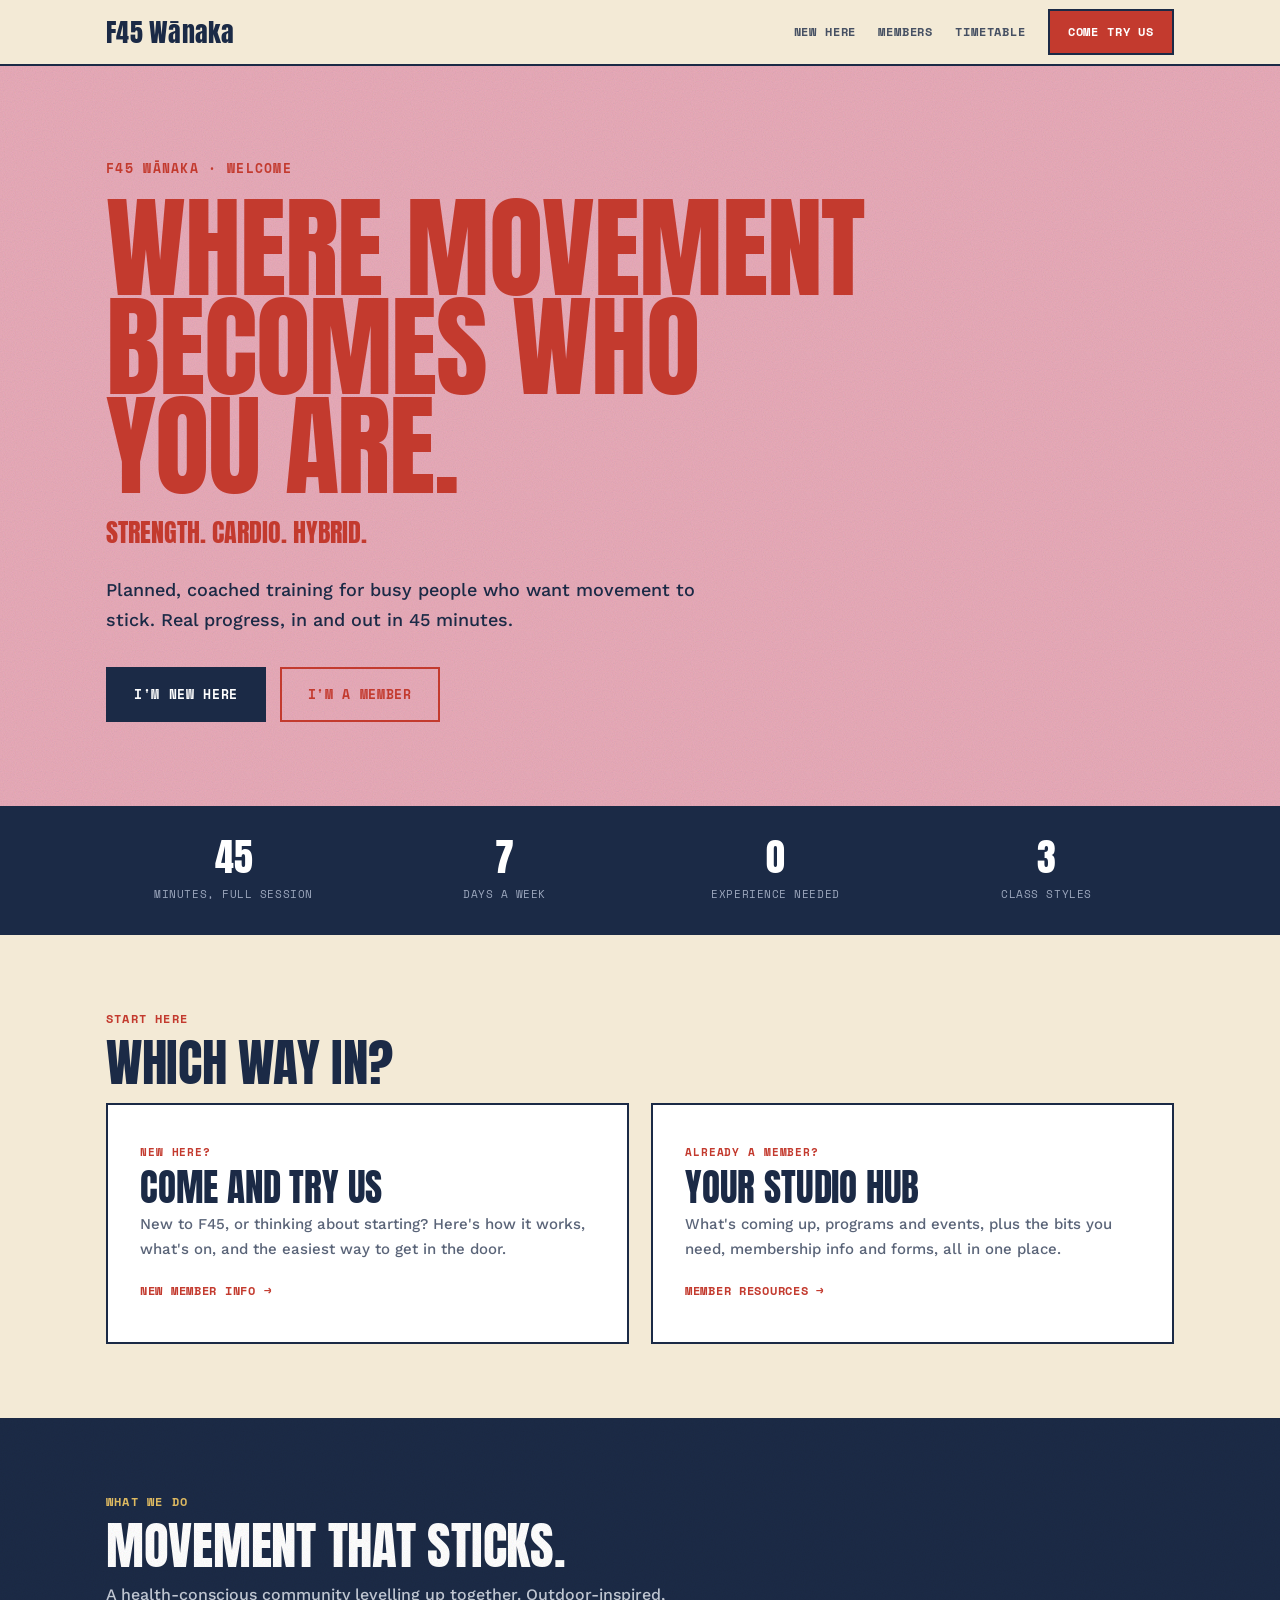
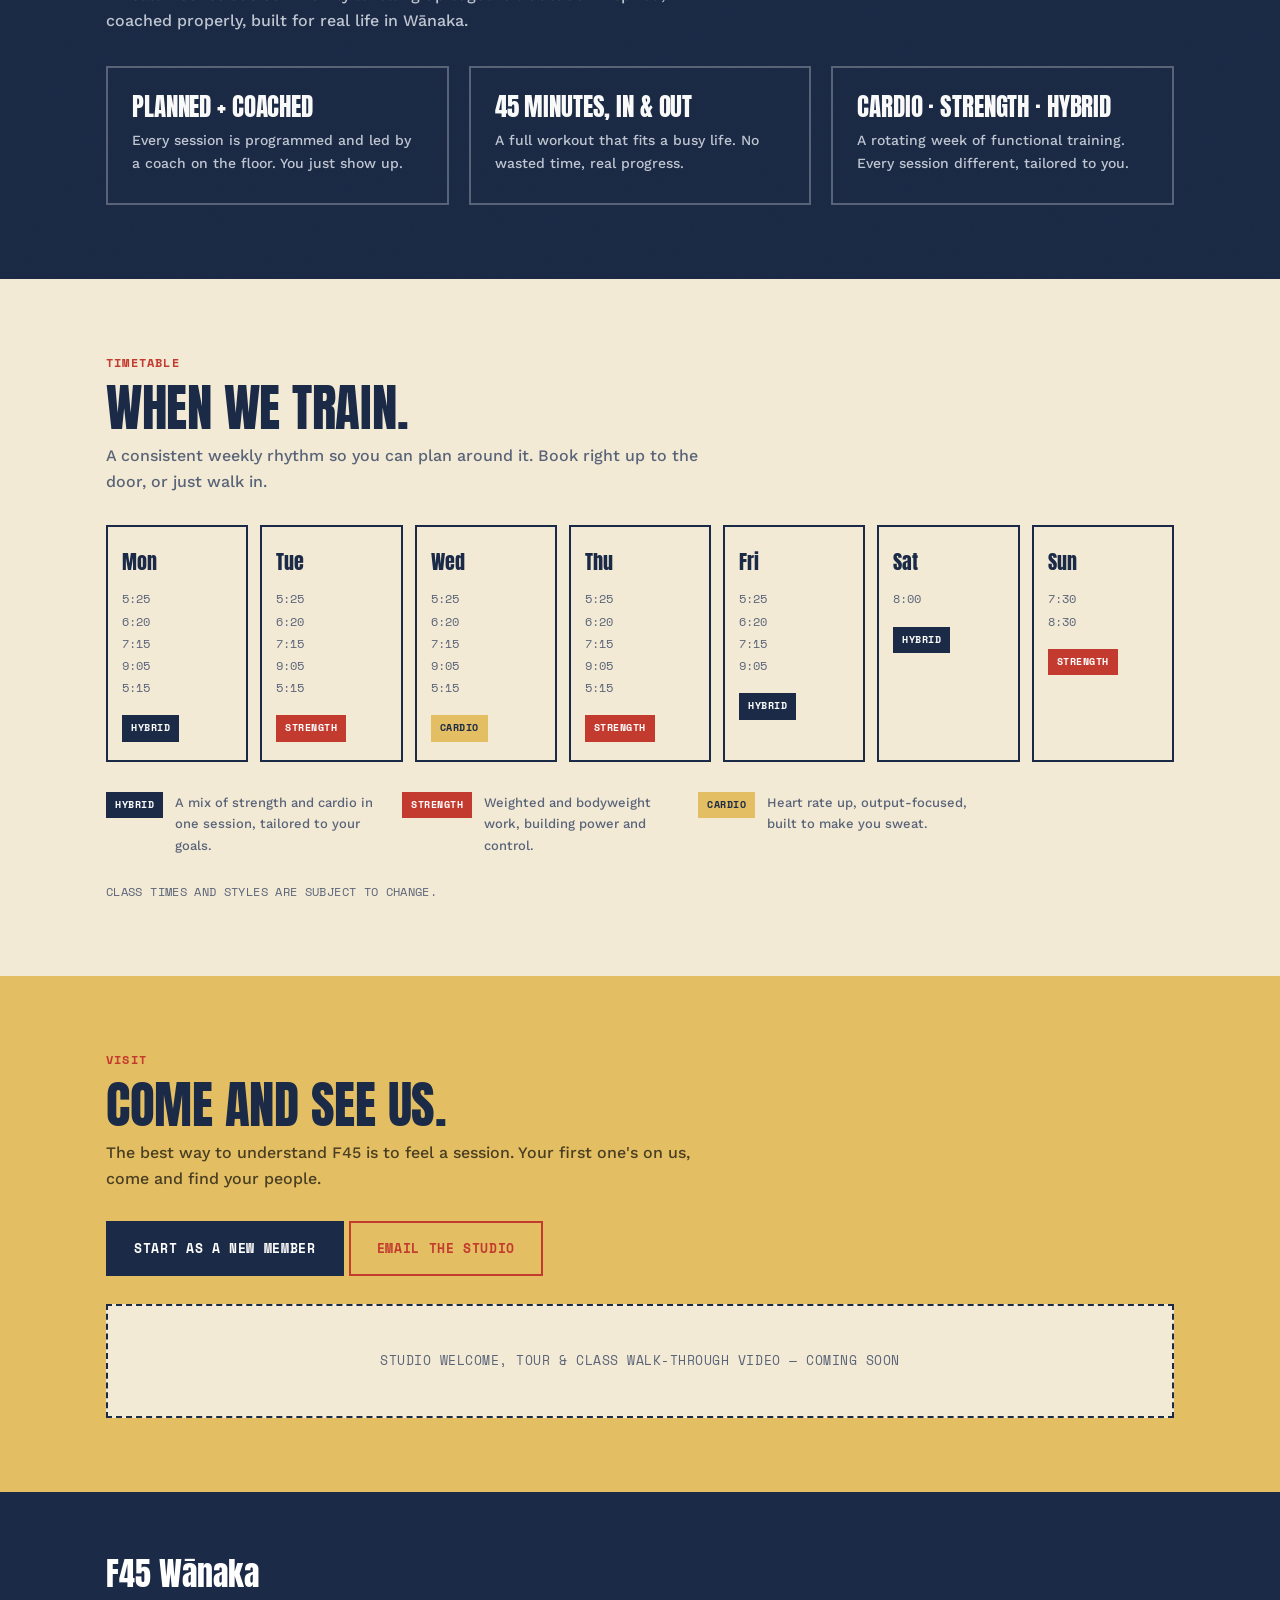
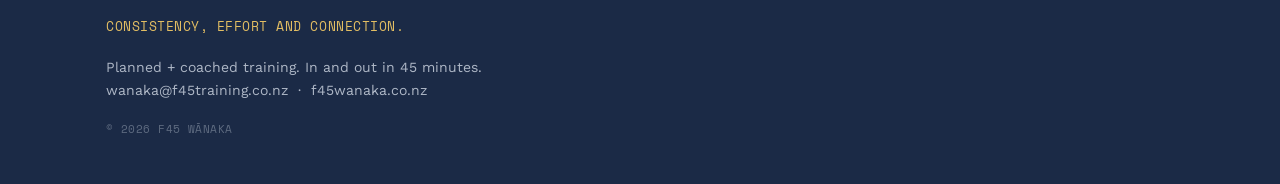
==== index.html @ 19bdba73 "Add files via upload" ====
<!DOCTYPE html><html lang="en"><head>
<meta charset="utf-8"><meta name="viewport" content="width=device-width, initial-scale=1">
<title>F45 Wānaka — Planned, coached training in Wānaka</title><meta name="description" content="F45 Wānaka. Planned, coached classes for busy people who want movement to stick. Cardio, strength and hybrid, in and out in 45 minutes.">
<link rel="preconnect" href="https://fonts.googleapis.com"><link rel="preconnect" href="https://fonts.gstatic.com" crossorigin>
<link href="https://fonts.googleapis.com/css2?family=Anton&family=Space+Mono:wght@400;700&family=Work+Sans:wght@400;500;600;700&display=swap" rel="stylesheet">
<link rel="stylesheet" href="/site.css">
</head><body><div class="nav"><div class="wrap">
<a href="/" class="brand">F45 Wānaka</a>
<div class="navlinks"><a href="/new/">New here</a><a href="/members/">Members</a><a class="hidesm" href="/#timetable">Timetable</a><a class="nav-cta" href="/new/">Come try us</a></div>
</div></div>
<div class="hero pink grain"><div class="wrap">
  <div class="eyebrow">F45 Wānaka · Welcome</div>
  <h1>Where movement<br>becomes who<br>you are.</h1>
  <div class="subline">Strength. Cardio. Hybrid.</div>
  <p class="lede">Planned, coached training for busy people who want movement to stick. Real progress, in and out in 45 minutes.</p>
  <div class="cta"><a href="/new/" class="btn navy">I'm new here</a><a href="/members/" class="btn outline">I'm a member</a></div>
</div></div>

<div class="statbar"><div class="wrap">
  <div class="stat"><div class="n">45</div><div class="l">Minutes, full session</div></div>
  <div class="stat"><div class="n">7</div><div class="l">Days a week</div></div>
  <div class="stat"><div class="n">0</div><div class="l">Experience needed</div></div>
  <div class="stat"><div class="n">3</div><div class="l">Class styles</div></div>
</div></div>

<section class="cream"><div class="wrap">
  <div class="kick">Start here</div>
  <h2 class="sh">Which way in?</h2>
  <div class="paths">
    <a href="/new/" class="path">
      <div class="pk">New here?</div>
      <h3>Come and try us</h3>
      <p>New to F45, or thinking about starting? Here's how it works, what's on, and the easiest way to get in the door.</p>
      <span class="go">New member info</span>
    </a>
    <a href="/members/" class="path">
      <div class="pk">Already a member?</div>
      <h3>Your studio hub</h3>
      <p>What's coming up, programs and events, plus the bits you need, membership info and forms, all in one place.</p>
      <span class="go">Member resources</span>
    </a>
  </div>
</div></section>

<section class="navy grain"><div class="wrap">
  <div class="kick">What we do</div>
  <h2 class="sh">Movement that sticks.</h2>
  <p class="lead">A health-conscious community levelling up together. Outdoor-inspired, coached properly, built for real life in Wānaka.</p>
  <div class="feats">
    <div class="feat"><h4>Planned + coached</h4><p>Every session is programmed and led by a coach on the floor. You just show up.</p></div>
    <div class="feat"><h4>45 minutes, in &amp; out</h4><p>A full workout that fits a busy life. No wasted time, real progress.</p></div>
    <div class="feat"><h4>Cardio · Strength · Hybrid</h4><p>A rotating week of functional training. Every session different, tailored to you.</p></div>
  </div>
</div></section>

<section class="cream" id="timetable"><div class="wrap">
  <div class="kick">Timetable</div>
  <h2 class="sh">When we train.</h2>
  <p class="lead">A consistent weekly rhythm so you can plan around it. Book right up to the door, or just walk in.</p>
  <div class="ttgrid"><div class="ttc"><div class="day">Mon</div><div class="times">5:25<br>6:20<br>7:15<br>9:05<br>5:15<br></div><span class="tag h">Hybrid</span></div><div class="ttc"><div class="day">Tue</div><div class="times">5:25<br>6:20<br>7:15<br>9:05<br>5:15<br></div><span class="tag s">Strength</span></div><div class="ttc"><div class="day">Wed</div><div class="times">5:25<br>6:20<br>7:15<br>9:05<br>5:15<br></div><span class="tag c">Cardio</span></div><div class="ttc"><div class="day">Thu</div><div class="times">5:25<br>6:20<br>7:15<br>9:05<br>5:15<br></div><span class="tag s">Strength</span></div><div class="ttc"><div class="day">Fri</div><div class="times">5:25<br>6:20<br>7:15<br>9:05<br></div><span class="tag h">Hybrid</span></div><div class="ttc"><div class="day">Sat</div><div class="times">8:00<br></div><span class="tag h">Hybrid</span></div><div class="ttc"><div class="day">Sun</div><div class="times">7:30<br>8:30<br></div><span class="tag s">Strength</span></div></div><div class="legend">
<div class="li"><span class="tag h">Hybrid</span><p>A mix of strength and cardio in one session, tailored to your goals.</p></div>
<div class="li"><span class="tag s">Strength</span><p>Weighted and bodyweight work, building power and control.</p></div>
<div class="li"><span class="tag c">Cardio</span><p>Heart rate up, output-focused, built to make you sweat.</p></div>
</div>
<div class="fine">Class times and styles are subject to change.</div>
</div></section>

<section class="mustard" id="visit"><div class="wrap">
  <div class="kick">Visit</div>
  <h2 class="sh">Come and see us.</h2>
  <p class="lead">The best way to understand F45 is to feel a session. Your first one's on us, come and find your people.</p>
  <div class="cta" style="margin-top:28px;"><a href="/new/" class="btn navy">Start as a new member</a> <a href="mailto:wanaka@f45training.co.nz" class="btn outline">Email the studio</a></div>
  <div class="placeholder" style="border-color:var(--navy);">Studio welcome, tour &amp; class walk-through video — coming soon</div>
</div></section>
<div class="foot"><div class="wrap">
<div class="fbrand">F45 Wānaka</div>
<div class="vals">Consistency, effort and connection.</div>
<div>Planned + coached training. In and out in 45 minutes.<br>
<a href="mailto:wanaka@f45training.co.nz">wanaka@f45training.co.nz</a> &nbsp;·&nbsp; <a href="/">f45wanaka.co.nz</a></div>
<div class="fmuted">© 2026 F45 Wānaka</div>
</div></div></body></html>
---- site.css ----
:root{--mustard:#E3BE63;--mustard-deep:#C9A54A;--navy:#1B2A46;--navy-deep:#121D33;--pink:#E8ABB9;--red:#C33A2E;--cream:#F3EAD6;--ink:#1B2A46;--ink-soft:#5A6478;--line:rgba(27,42,70,0.15);}
*{margin:0;padding:0;box-sizing:border-box;}
html{scroll-behavior:smooth;}
body{font-family:'Work Sans',system-ui,Arial,sans-serif;color:var(--ink);background:var(--cream);line-height:1.65;-webkit-font-smoothing:antialiased;}
.wrap{max-width:1120px;margin:0 auto;padding:0 26px;}
a{color:inherit;text-decoration:none;}
h1,h2,h3,h4{font-family:'Anton',Impact,sans-serif;font-weight:400;text-transform:uppercase;line-height:.9;letter-spacing:-0.005em;}
.grain:before{content:"";position:absolute;inset:0;z-index:1;pointer-events:none;mix-blend-mode:multiply;opacity:.5;background-image:url("data:image/svg+xml;utf8,<svg xmlns='http://www.w3.org/2000/svg' width='140' height='140'><filter id='n'><feTurbulence type='fractalNoise' baseFrequency='0.9' numOctaves='2' stitchTiles='stitch'/></filter><rect width='100%25' height='100%25' filter='url(%23n)' opacity='0.35'/></svg>");}
.nav{position:sticky;top:0;z-index:60;background:rgba(243,234,214,0.94);backdrop-filter:blur(8px);border-bottom:2px solid var(--navy);}
.nav .wrap{display:flex;align-items:center;justify-content:space-between;height:64px;}
.brand{font-family:'Anton',Impact,sans-serif;font-size:26px;color:var(--navy);letter-spacing:.01em;}
.navlinks{display:flex;align-items:center;}
.navlinks a{font-family:'Space Mono',monospace;font-weight:700;font-size:12px;text-transform:uppercase;letter-spacing:.07em;margin-left:22px;color:var(--navy);opacity:.8;}
.navlinks a:hover{opacity:1;color:var(--red);}
.nav-cta{background:var(--red);color:#fff !important;padding:11px 18px;font-family:'Space Mono',monospace;font-weight:700;font-size:12px;text-transform:uppercase;letter-spacing:.05em;border:2px solid var(--navy);opacity:1 !important;}
.nav-cta:hover{background:#a92e23;color:#fff !important;}
@media(max-width:640px){.navlinks a{margin-left:13px;font-size:10.5px;}.navlinks .hidesm{display:none;}}
.btn{display:inline-block;font-family:'Space Mono',monospace;font-weight:700;text-transform:uppercase;letter-spacing:.05em;font-size:13px;padding:15px 26px;background:var(--red);color:#fff;border:2px solid var(--navy);transition:.15s;}
.btn:hover{background:#a92e23;color:#fff;}
.btn.outline{background:transparent;color:var(--red);border-color:var(--red);}
.btn.outline:hover{background:var(--red);color:#fff;border-color:var(--navy);}
.btn.navy{background:var(--navy);border-color:var(--navy);}
.btn.navy:hover{background:var(--navy-deep);}
.btn.cream{background:var(--cream);color:var(--navy);border-color:var(--cream);}
.btn.cream:hover{background:#fff;color:var(--navy);}
.hero{position:relative;overflow:hidden;padding:92px 0 84px;border-bottom:2px solid var(--navy);}
.hero.pink{background:var(--pink);color:var(--red);}
.hero.navy{background:var(--navy);color:var(--cream);}
.hero .wrap{position:relative;z-index:2;}
.hero .eyebrow{font-family:'Space Mono',monospace;font-weight:700;font-size:13px;text-transform:uppercase;letter-spacing:.1em;margin-bottom:20px;}
.hero.navy .eyebrow{color:var(--mustard);}
.hero h1{font-family:'Anton',Impact,sans-serif;font-size:clamp(3.4rem,13vw,7rem);line-height:.88;letter-spacing:-0.01em;}
.hero.navy h1{color:#fff;}
.hero .subline{font-family:'Anton',Impact,sans-serif;font-size:clamp(1.05rem,2.6vw,1.6rem);text-transform:uppercase;margin-top:16px;}
.hero p.lede{font-family:'Work Sans',sans-serif;font-size:clamp(15px,2vw,18px);max-width:600px;margin-top:22px;font-weight:500;}
.hero.pink p.lede{color:var(--navy);}
.hero.navy p.lede{color:#D8DDE6;}
.hero .cta{margin-top:32px;display:flex;gap:14px;flex-wrap:wrap;position:relative;z-index:2;}
.statbar{background:var(--navy);color:#fff;border-bottom:2px solid var(--navy);}
.statbar .wrap{display:flex;flex-wrap:wrap;gap:16px;padding:30px 26px;justify-content:space-between;text-align:center;}
.stat{flex:1 1 130px;}
.stat .n{font-family:'Anton',Impact,sans-serif;font-size:2.4rem;line-height:1;color:#fff;}
.stat .l{font-family:'Space Mono',monospace;font-size:11px;text-transform:uppercase;letter-spacing:.05em;color:#9BA6BC;margin-top:8px;}
section{padding:74px 0;position:relative;}
section.cream{background:var(--cream);}
section.white{background:#fff;}
section.navy{background:var(--navy);color:var(--cream);}
section.mustard{background:var(--mustard);color:var(--navy);}
.kick{font-family:'Space Mono',monospace;color:var(--red);font-size:12px;letter-spacing:.1em;text-transform:uppercase;font-weight:700;margin-bottom:12px;}
section.navy .kick{color:var(--mustard);}
section.mustard .kick{color:var(--red);}
.sh{font-family:'Anton',Impact,sans-serif;font-size:clamp(2rem,5vw,3.2rem);color:var(--navy);}
section.navy .sh{color:#fff;}
.lead{font-family:'Work Sans',sans-serif;color:var(--ink-soft);max-width:620px;margin-top:12px;font-weight:500;}
section.navy .lead{color:#C3CAD6;}
section.mustard .lead{color:#4a3f22;}
.paths{display:grid;grid-template-columns:1fr 1fr;gap:22px;margin-top:16px;}
.path{background:#fff;border:2px solid var(--navy);padding:38px 32px;transition:.15s;display:block;}
.path:hover{background:var(--cream);transform:translate(-3px,-3px);box-shadow:7px 7px 0 var(--navy);}
.path .pk{font-family:'Space Mono',monospace;font-weight:700;text-transform:uppercase;letter-spacing:.08em;font-size:11px;color:var(--red);}
.path h3{font-family:'Anton',Impact,sans-serif;font-size:2.3rem;color:var(--navy);margin:10px 0 8px;}
.path p{font-family:'Work Sans',sans-serif;color:var(--ink-soft);font-size:15px;font-weight:500;}
.path .go{font-family:'Space Mono',monospace;font-weight:700;text-transform:uppercase;letter-spacing:.06em;font-size:12px;color:var(--red);margin-top:20px;display:inline-block;}
.path .go:after{content:" \2192";}
@media(max-width:720px){.paths{grid-template-columns:1fr;}}
.feats{display:grid;grid-template-columns:repeat(3,1fr);gap:20px;margin-top:32px;}
.feat{border:2px solid var(--navy);padding:28px 24px;background:var(--cream);}
section.navy .feat{background:transparent;border-color:rgba(255,255,255,.28);}
.feat h4{font-family:'Anton',Impact,sans-serif;font-size:1.55rem;color:var(--navy);}
section.navy .feat h4{color:#fff;}
.feat p{font-family:'Work Sans',sans-serif;font-size:14px;color:var(--ink-soft);margin-top:10px;font-weight:500;}
section.navy .feat p{color:#C3CAD6;}
@media(max-width:720px){.feats{grid-template-columns:1fr;}}
.ttgrid{display:grid;grid-template-columns:repeat(7,1fr);gap:12px;margin-top:30px;}
@media(max-width:900px){.ttgrid{grid-template-columns:repeat(3,1fr);}}
@media(max-width:560px){.ttgrid{grid-template-columns:repeat(2,1fr);}}
.ttc{border:2px solid var(--navy);background:var(--cream);padding:18px 14px;}
section.white .ttc{background:var(--cream);}
.ttc .day{font-family:'Anton',Impact,sans-serif;font-size:1.25rem;color:var(--navy);margin-bottom:10px;}
.ttc .times{font-family:'Space Mono',monospace;font-size:12px;color:var(--ink-soft);line-height:1.85;margin-bottom:14px;}
.tag{display:inline-block;font-family:'Space Mono',monospace;font-size:10px;font-weight:700;letter-spacing:.05em;text-transform:uppercase;padding:5px 9px;color:#fff;}
.tag.s{background:var(--red);}.tag.c{background:var(--mustard);color:var(--navy);}.tag.h{background:var(--navy);}
.legend{display:flex;flex-wrap:wrap;gap:26px;margin-top:30px;}
.legend .li{display:flex;gap:12px;align-items:flex-start;max-width:270px;}
.legend .li p{font-family:'Work Sans',sans-serif;font-size:13px;color:var(--ink-soft);font-weight:500;}
.fine{font-family:'Space Mono',monospace;color:var(--ink-soft);font-size:12px;text-transform:uppercase;letter-spacing:.03em;margin-top:26px;}
.prices{display:grid;grid-template-columns:repeat(3,1fr);gap:18px;margin-top:30px;}
.prices.two{grid-template-columns:1fr 1fr;max-width:720px;}
.price{border:2px solid var(--navy);background:#fff;padding:32px 24px;text-align:center;position:relative;}
.price.best{background:var(--cream);}
.price.best:before{content:"Best value";position:absolute;top:-13px;left:20px;background:var(--red);color:#fff;font-family:'Space Mono',monospace;font-weight:700;font-size:10px;text-transform:uppercase;letter-spacing:.05em;padding:4px 10px;border:2px solid var(--navy);}
.price .amt{font-family:'Anton',Impact,sans-serif;font-size:3.4rem;color:var(--navy);line-height:1;}
.price .amt small{font-family:'Space Mono',monospace;font-size:12px;color:var(--ink-soft);}
.price .lab{font-family:'Work Sans',sans-serif;font-weight:600;font-size:14px;margin-top:10px;}
.price .sub{font-family:'Work Sans',sans-serif;color:var(--ink-soft);font-size:13px;font-weight:400;}
@media(max-width:720px){.prices,.prices.two{grid-template-columns:1fr;}}
.qlinks{display:grid;grid-template-columns:1fr 1fr;gap:16px;margin-top:30px;}
.qlink{border:2px solid var(--navy);background:#fff;padding:24px 26px;display:flex;justify-content:space-between;align-items:center;gap:16px;transition:.15s;}
.qlink:hover{background:var(--cream);transform:translate(-3px,-3px);box-shadow:6px 6px 0 var(--navy);}
.qlink b{font-family:'Anton',Impact,sans-serif;color:var(--navy);font-size:1.2rem;font-weight:400;letter-spacing:.01em;}
.qlink span{font-family:'Work Sans',sans-serif;color:var(--ink-soft);font-size:13px;display:block;margin-top:4px;font-weight:500;}
.qlink .arr{color:var(--red);font-family:'Space Mono',monospace;font-weight:700;flex:none;font-size:18px;}
@media(max-width:720px){.qlinks{grid-template-columns:1fr;}}
.coming{background:var(--red);color:#fff;border:2px solid var(--navy);padding:44px 38px;margin-top:14px;display:flex;justify-content:space-between;align-items:center;gap:24px;flex-wrap:wrap;position:relative;overflow:hidden;}
.coming>*{position:relative;z-index:2;}
.coming .ck{font-family:'Space Mono',monospace;font-weight:700;text-transform:uppercase;letter-spacing:.1em;font-size:12px;color:var(--mustard);}
.coming h3{font-family:'Anton',Impact,sans-serif;font-size:2.8rem;color:#fff;margin:6px 0 8px;}
.coming p{font-family:'Work Sans',sans-serif;font-size:15px;color:#F6DAD5;max-width:480px;font-weight:500;}
.coming .btn{background:var(--navy);}
.coming .btn:hover{background:var(--navy-deep);}
.placeholder{border:2px dashed var(--navy);padding:44px;text-align:center;color:var(--ink-soft);font-family:'Space Mono',monospace;font-size:13px;text-transform:uppercase;letter-spacing:.04em;margin-top:28px;background:var(--cream);}
.foot{background:var(--navy);color:#AEB7C6;padding:56px 0 46px;font-family:'Work Sans',sans-serif;font-size:14px;}
.foot .fbrand{font-family:'Anton',Impact,sans-serif;font-size:2rem;color:#fff;}
.foot a{color:#AEB7C6;}.foot a:hover{color:var(--mustard);}
.foot .vals{font-family:'Space Mono',monospace;color:var(--mustard);font-size:13px;letter-spacing:.04em;margin:16px 0 18px;text-transform:uppercase;}
.foot .fmuted{font-family:'Space Mono',monospace;color:#5E6B80;margin-top:18px;font-size:11px;text-transform:uppercase;letter-spacing:.04em;}
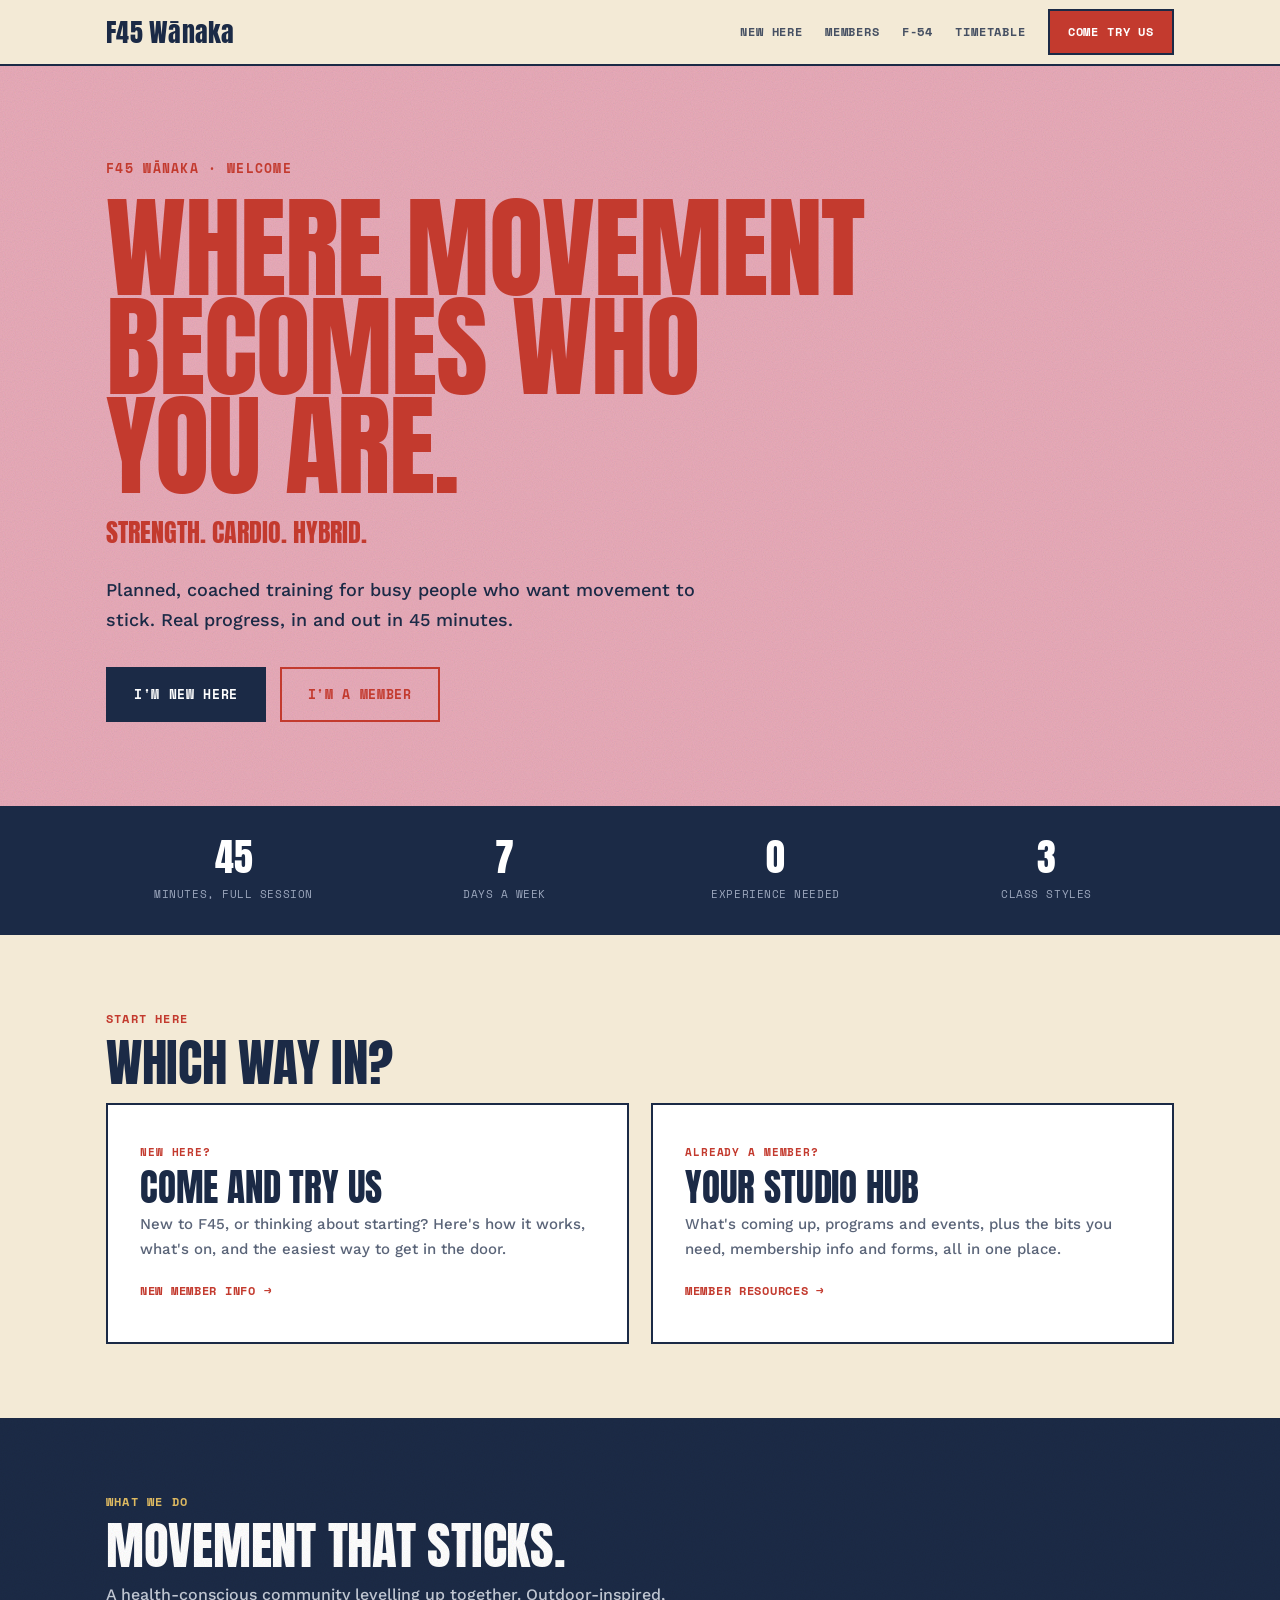
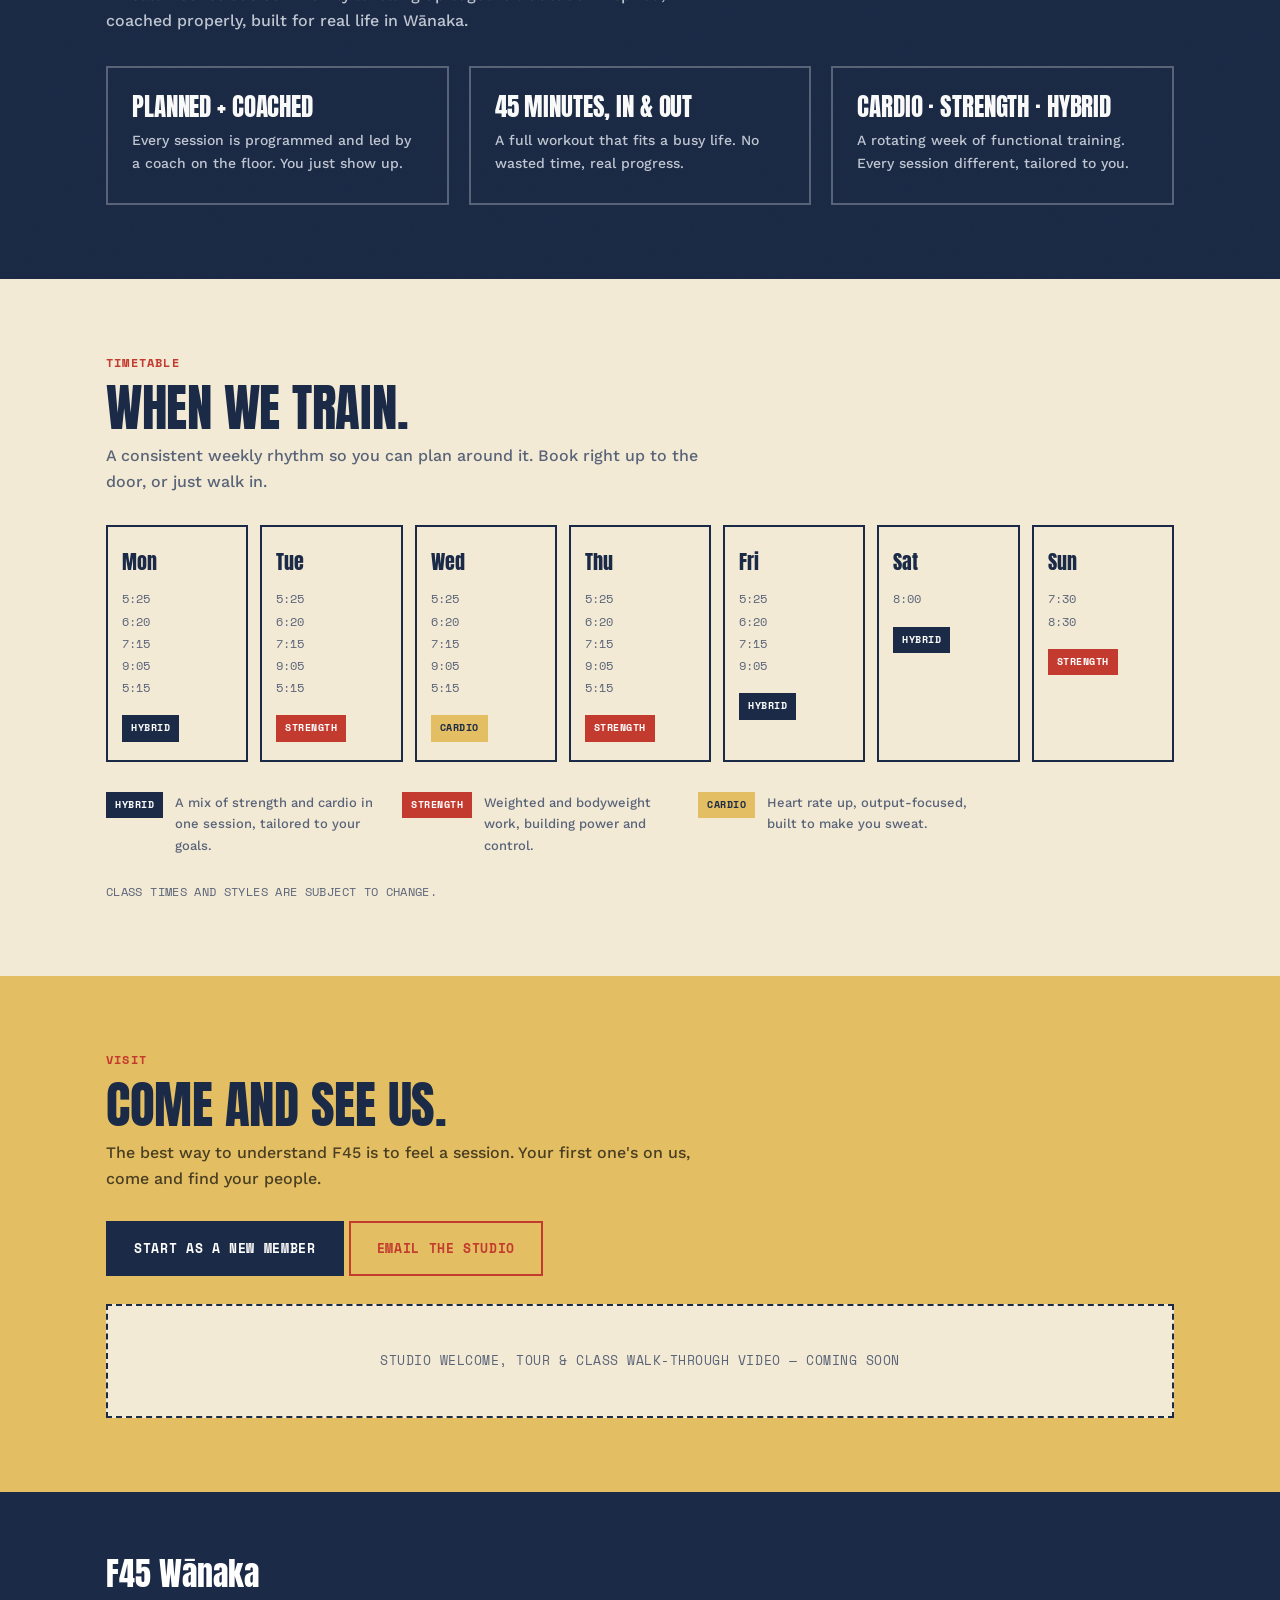
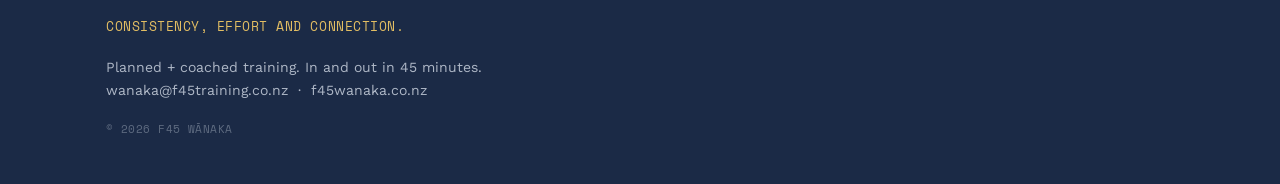
==== commit 227f1e4f: "Update index.html" ====
--- a/index.html
+++ b/index.html
@@ -6,7 +6,7 @@
 <link rel="stylesheet" href="/site.css">
 </head><body><div class="nav"><div class="wrap">
 <a href="/" class="brand">F45 Wānaka</a>
-<div class="navlinks"><a href="/new/">New here</a><a href="/members/">Members</a><a class="hidesm" href="/#timetable">Timetable</a><a class="nav-cta" href="/new/">Come try us</a></div>
+<div class="navlinks"><a href="/new/">New here</a><a href="/members/">Members</a><a href="/f54/">F-54</a><a class="hidesm" href="/#timetable">Timetable</a><a class="nav-cta" href="/new/">Come try us</a></div>
 </div></div>
 <div class="hero pink grain"><div class="wrap">
   <div class="eyebrow">F45 Wānaka · Welcome</div>
@@ -78,4 +78,4 @@
 <div>Planned + coached training. In and out in 45 minutes.<br>
 <a href="mailto:wanaka@f45training.co.nz">wanaka@f45training.co.nz</a> &nbsp;·&nbsp; <a href="/">f45wanaka.co.nz</a></div>
 <div class="fmuted">© 2026 F45 Wānaka</div>
-</div></div></body></html>+</div></div></body></html>
--- a/site.css
+++ b/site.css
@@ -114,3 +114,114 @@
 .foot a{color:#AEB7C6;}.foot a:hover{color:var(--mustard);}
 .foot .vals{font-family:'Space Mono',monospace;color:var(--mustard);font-size:13px;letter-spacing:.04em;margin:16px 0 18px;text-transform:uppercase;}
 .foot .fmuted{font-family:'Space Mono',monospace;color:#5E6B80;margin-top:18px;font-size:11px;text-transform:uppercase;letter-spacing:.04em;}
+/* ---- F-54 program page ---- */
+.tracks{display:grid;grid-template-columns:repeat(3,1fr);gap:20px;margin-top:34px;}
+@media(max-width:820px){.tracks{grid-template-columns:1fr;}}
+.track{border:2px solid var(--navy);background:#fff;overflow:hidden;}
+.track .top{padding:12px 20px;font-family:'Anton',Impact,sans-serif;font-size:1.5rem;color:#fff;text-transform:uppercase;letter-spacing:.01em;}
+.track.pw .top{background:var(--red);}
+.track.ln .top{background:var(--mustard);color:var(--navy);}
+.track.at .top{background:var(--navy);}
+.track .sub{font-family:'Space Mono',monospace;font-size:10px;font-weight:700;letter-spacing:.05em;opacity:.85;display:block;margin-top:2px;}
+.track .bd{padding:24px 20px;}
+.track .row{margin-bottom:15px;}
+.track .row .k{font-family:'Space Mono',monospace;font-size:10px;font-weight:700;text-transform:uppercase;letter-spacing:.06em;color:var(--red);margin-bottom:3px;}
+.track .row .v{font-family:'Work Sans',sans-serif;font-size:14px;color:var(--ink);font-weight:500;line-height:1.5;}
+.track .win{border-top:2px solid var(--line);padding-top:15px;margin-top:4px;}
+.track .win .k{color:var(--navy);}
+.dates{display:grid;grid-template-columns:repeat(4,1fr);gap:16px;margin-top:32px;}
+@media(max-width:820px){.dates{grid-template-columns:1fr 1fr;}}
+@media(max-width:520px){.dates{grid-template-columns:1fr;}}
+.date{border:2px solid var(--navy);background:var(--cream);padding:22px 20px;}
+.date .d{font-family:'Anton',Impact,sans-serif;font-size:1.7rem;color:var(--red);line-height:1;}
+.date .lbl{font-family:'Space Mono',monospace;font-size:11px;text-transform:uppercase;letter-spacing:.05em;color:var(--ink-soft);margin-top:8px;line-height:1.5;}
+.prices.one{grid-template-columns:1fr;max-width:440px;}
+.price .incl{font-family:'Work Sans',sans-serif;font-size:13px;color:var(--ink-soft);text-align:left;margin-top:16px;line-height:1.9;font-weight:500;}
+.price .incl b{color:var(--navy);}
+.form-wrap{max-width:560px;margin-top:34px;border:2px solid var(--navy);background:#fff;padding:36px 32px;}
+.frow{margin-bottom:16px;}
+.frow label{display:block;font-family:'Space Mono',monospace;font-weight:700;text-transform:uppercase;letter-spacing:.06em;font-size:11px;color:var(--navy);margin-bottom:7px;}
+.frow input[type=text],.frow input[type=email],.frow input[type=tel]{width:100%;font-family:'Work Sans',sans-serif;font-size:15px;padding:13px 14px;background:var(--cream);border:2px solid var(--navy);color:var(--ink);outline:none;}
+.frow input:focus{border-color:var(--red);background:#fff;}
+.trackpick{display:grid;grid-template-columns:repeat(4,1fr);gap:8px;}
+@media(max-width:520px){.trackpick{grid-template-columns:1fr 1fr;}}
+.trackpick label{position:relative;margin:0;}
+.trackpick input{position:absolute;opacity:0;inset:0;cursor:pointer;}
+.trackpick span{display:block;text-align:center;font-family:'Space Mono',monospace;font-weight:700;font-size:11px;text-transform:uppercase;padding:12px 6px;border:2px solid var(--navy);background:var(--cream);cursor:pointer;transition:.12s;}
+.trackpick input:checked+span{background:var(--navy);color:#fff;}
+.consent{display:flex;gap:10px;align-items:flex-start;font-family:'Work Sans',sans-serif;font-size:13px;color:var(--ink-soft);margin:6px 0 20px;line-height:1.45;cursor:pointer;}
+.consent input{margin-top:3px;width:16px;height:16px;flex:none;accent-color:var(--red);}
+.submit{width:100%;cursor:pointer;border:none;}
+.fnote{font-family:'Space Mono',monospace;font-size:11px;color:var(--ink-soft);text-transform:uppercase;letter-spacing:.03em;margin-top:14px;text-align:center;}
+.ferr{font-family:'Work Sans',sans-serif;font-size:13px;color:var(--red);margin-top:12px;text-align:center;display:none;}
+.fhp{position:absolute;left:-9999px;width:1px;height:1px;overflow:hidden;}
+.fthanks{display:none;text-align:center;padding:8px 0;}
+.fthanks h3{font-family:'Anton',Impact,sans-serif;font-size:2.2rem;color:var(--navy);margin-bottom:10px;}
+.fthanks p{font-family:'Work Sans',sans-serif;color:var(--ink-soft);font-weight:500;}
+/* ---- F-54 v2: values+data, header form, HQ-style track band, timeline, prizes ---- */
+.valline{display:flex;align-items:center;gap:16px;flex-wrap:wrap;margin-top:26px;}
+.valline .v{font-family:'Space Mono',monospace;font-weight:700;text-transform:uppercase;letter-spacing:.07em;font-size:14px;}
+.hero.pink .valline .v{color:var(--navy);}
+.valline .data{font-family:'Permanent Marker',cursive;font-size:34px;line-height:1;color:var(--red);transform:rotate(-5deg);display:inline-block;}
+.hgrid{display:grid;grid-template-columns:1.15fr .85fr;gap:46px;align-items:start;}
+@media(max-width:880px){.hgrid{grid-template-columns:1fr;gap:34px;}}
+.hform{background:var(--cream);border:2px solid var(--navy);padding:30px 28px;}
+.hform h3{font-family:'Anton',Impact,sans-serif;font-size:1.6rem;color:var(--navy);margin-bottom:4px;}
+.hform .hf-sub{font-family:'Space Mono',monospace;font-size:11px;text-transform:uppercase;letter-spacing:.05em;color:var(--ink-soft);margin-bottom:20px;}
+/* HQ-style three-column track band */
+.trackband{display:grid;grid-template-columns:1fr 1fr 1fr;border-top:2px solid var(--navy);border-bottom:2px solid var(--navy);}
+@media(max-width:820px){.trackband{grid-template-columns:1fr;}}
+.tcol{position:relative;overflow:hidden;padding:46px 34px 40px;min-height:560px;display:flex;flex-direction:column;border-right:2px solid var(--navy);}
+.tcol:last-child{border-right:none;}
+@media(max-width:820px){.tcol{border-right:none;border-bottom:2px solid var(--navy);min-height:auto;}}
+.tcol.pw{background:var(--red);color:#fff;}
+.tcol.ln{background:var(--mustard);color:var(--navy);}
+.tcol.at{background:var(--navy);color:var(--cream);}
+.tcol>*{position:relative;z-index:2;}
+.tcol .tnum{font-family:'Space Mono',monospace;font-size:12px;font-weight:700;letter-spacing:.12em;text-transform:uppercase;opacity:.75;}
+.tcol .tname{font-family:'Anton',Impact,sans-serif;font-size:3.6rem;line-height:.88;margin:10px 0 4px;text-transform:uppercase;}
+.tcol .tdesc{font-family:'Space Mono',monospace;font-size:12px;font-weight:700;text-transform:uppercase;letter-spacing:.06em;opacity:.8;margin-bottom:28px;}
+.tcol .trow{margin-bottom:18px;}
+.tcol .trow .k{font-family:'Space Mono',monospace;font-size:10px;font-weight:700;text-transform:uppercase;letter-spacing:.06em;opacity:.75;margin-bottom:4px;}
+.tcol .trow .v2{font-family:'Work Sans',sans-serif;font-size:15px;font-weight:500;line-height:1.45;}
+.tcol .twin{margin-top:auto;padding-top:20px;border-top:2px solid;}
+.tcol .tlogos{display:flex;gap:8px;margin-top:20px;flex-wrap:wrap;}
+.logomark{font-family:'Space Mono',monospace;font-weight:700;font-size:9.5px;letter-spacing:.06em;text-transform:uppercase;border:1.5px solid currentColor;padding:5px 8px;opacity:.92;white-space:nowrap;}
+.testnote{font-family:'Space Mono',monospace;font-size:12px;text-transform:uppercase;letter-spacing:.04em;color:var(--ink-soft);margin-top:26px;text-align:center;}
+/* timeline for key dates */
+.timeline{display:grid;grid-template-columns:repeat(4,1fr);margin-top:44px;position:relative;}
+.timeline:before{content:"";position:absolute;top:11px;left:6%;right:6%;height:2px;background:var(--navy);}
+.tl{position:relative;padding:0 16px;}
+.tl:before{content:"";position:absolute;top:4px;left:16px;width:16px;height:16px;background:var(--red);border:2px solid var(--navy);border-radius:50%;z-index:2;}
+.tl .d{font-family:'Anton',Impact,sans-serif;font-size:1.7rem;color:var(--navy);margin-top:38px;line-height:1;}
+.tl .lbl{font-family:'Space Mono',monospace;font-size:11px;text-transform:uppercase;letter-spacing:.04em;color:var(--ink-soft);margin-top:9px;line-height:1.65;}
+@media(max-width:640px){.timeline{grid-template-columns:1fr;}.timeline:before{top:0;bottom:0;left:7px;right:auto;width:2px;height:auto;}.tl{padding:0 0 22px 34px;}.tl:before{left:0;top:3px;}.tl .d{margin-top:0;}}
+/* prizes */
+.prizeblocks{display:grid;grid-template-columns:1fr 1fr;gap:20px;margin-top:34px;}
+@media(max-width:760px){.prizeblocks{grid-template-columns:1fr;}}
+.pblock{border:2px solid var(--navy);background:#fff;padding:30px 28px;}
+.pblock .pk{font-family:'Space Mono',monospace;font-weight:700;text-transform:uppercase;letter-spacing:.06em;font-size:11px;color:var(--red);margin-bottom:8px;}
+.pblock h4{font-family:'Anton',Impact,sans-serif;font-size:1.8rem;color:var(--navy);margin-bottom:8px;}
+.pblock p{font-family:'Work Sans',sans-serif;font-size:14px;color:var(--ink);font-weight:500;line-height:1.55;}
+.party{border:2px solid var(--navy);background:var(--mustard);padding:36px 32px;margin-top:20px;}
+.party .pk{font-family:'Space Mono',monospace;font-weight:700;text-transform:uppercase;letter-spacing:.1em;font-size:12px;color:var(--red);}
+.party h3{font-family:'Anton',Impact,sans-serif;font-size:2.6rem;color:var(--navy);margin:6px 0 6px;}
+.party p{font-family:'Work Sans',sans-serif;font-size:15px;color:#4a3f22;font-weight:500;max-width:560px;}
+.partytiers{display:flex;gap:12px;flex-wrap:wrap;margin-top:20px;}
+.tier{border:2px solid var(--navy);background:var(--cream);padding:12px 16px;font-family:'Space Mono',monospace;font-size:12px;font-weight:700;text-transform:uppercase;letter-spacing:.03em;color:var(--navy);}
+.tier b{color:var(--red);}
+/* polished form (overrides earlier) */
+.form-wrap{max-width:600px;margin-top:36px;border:2px solid var(--navy);background:#fff;padding:38px 34px;}
+.frow{margin-bottom:20px;}
+.frow label{display:block;font-family:'Space Mono',monospace;font-weight:700;text-transform:uppercase;letter-spacing:.06em;font-size:11px;color:var(--navy);margin-bottom:9px;}
+.frow input[type=text],.frow input[type=email],.frow input[type=tel]{width:100%;font-family:'Work Sans',sans-serif;font-size:15px;padding:14px 15px;background:var(--cream);border:2px solid var(--navy);color:var(--ink);outline:none;transition:.12s;}
+.frow input:focus{border-color:var(--red);background:#fff;box-shadow:3px 3px 0 var(--red);}
+.trackpick{display:grid;grid-template-columns:repeat(4,1fr);gap:10px;}
+@media(max-width:520px){.trackpick{grid-template-columns:1fr 1fr;}}
+.trackpick span{padding:14px 6px;}
+.trackpick input:checked+span{background:var(--red);color:#fff;border-color:var(--navy);}
+.consent{margin:10px 0 24px;}
+.submit{width:100%;cursor:pointer;border:2px solid var(--navy);padding:17px;font-size:14px;}
+/* select dropdown to match form inputs */
+.frow select{width:100%;font-family:'Work Sans',sans-serif;font-size:15px;padding:14px 38px 14px 15px;background:var(--cream);border:2px solid var(--navy);color:var(--ink);outline:none;transition:.12s;-webkit-appearance:none;appearance:none;border-radius:0;cursor:pointer;background-image:url("data:image/svg+xml;utf8,<svg xmlns='http://www.w3.org/2000/svg' width='12' height='8'><path d='M1 1l5 5 5-5' stroke='%231B2A46' stroke-width='2' fill='none'/></svg>");background-repeat:no-repeat;background-position:right 15px center;}
+.frow select:focus{border-color:var(--red);background-color:#fff;box-shadow:3px 3px 0 var(--red);}
